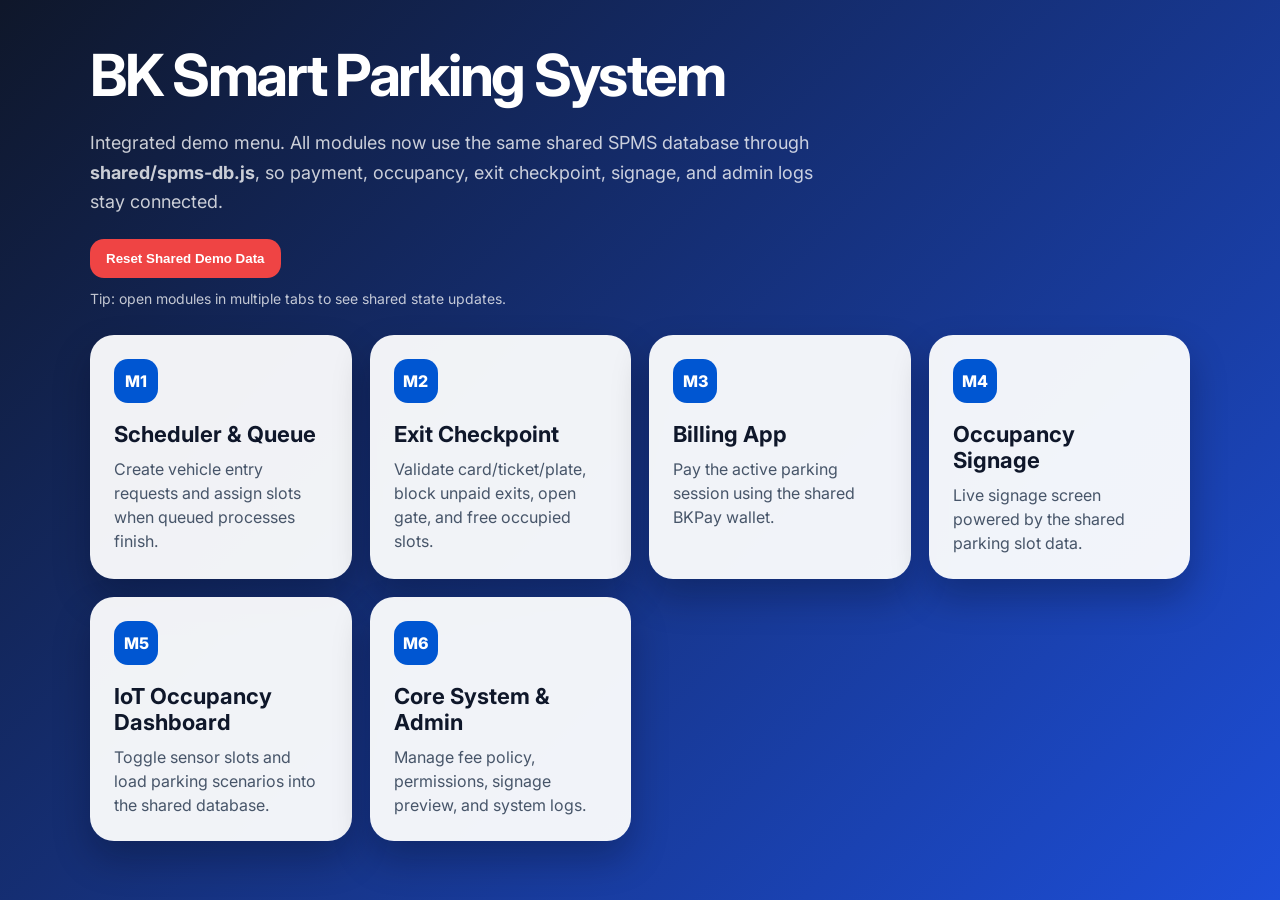
==== index.html @ 09073d10 "test integration" ====
<!DOCTYPE html>
<html lang="en">
<head>
    <meta charset="UTF-8">
    <meta name="viewport" content="width=device-width, initial-scale=1.0">
    <title>BK Smart Parking System - Integrated Demo</title>
    <link href="https://fonts.googleapis.com/css2?family=Inter:wght@400;600;700;800&display=swap" rel="stylesheet">
    <style>
        * { box-sizing: border-box; }
        body {
            margin: 0;
            min-height: 100vh;
            font-family: Inter, system-ui, -apple-system, BlinkMacSystemFont, sans-serif;
            background: linear-gradient(135deg, #0f172a, #1d4ed8);
            color: #fff;
            padding: 40px;
        }
        .wrap { max-width: 1100px; margin: 0 auto; }
        .hero {
            margin-bottom: 28px;
        }
        .hero h1 {
            font-size: clamp(36px, 5vw, 58px);
            margin: 0 0 12px;
            letter-spacing: -0.04em;
        }
        .hero p {
            max-width: 760px;
            color: rgba(255,255,255,0.78);
            font-size: 18px;
            line-height: 1.65;
        }
        .grid {
            display: grid;
            grid-template-columns: repeat(auto-fit, minmax(250px, 1fr));
            gap: 18px;
        }
        .card {
            display: block;
            color: #0f172a;
            text-decoration: none;
            background: rgba(255,255,255,0.94);
            border-radius: 24px;
            padding: 24px;
            min-height: 180px;
            box-shadow: 0 18px 36px rgba(2,6,23,0.28);
            transition: transform .18s ease, box-shadow .18s ease;
        }
        .card:hover { transform: translateY(-4px); box-shadow: 0 24px 45px rgba(2,6,23,0.34); }
        .badge {
            display: inline-flex;
            align-items: center;
            justify-content: center;
            width: 44px;
            height: 44px;
            border-radius: 14px;
            background: #0056D2;
            color: #fff;
            font-weight: 800;
            margin-bottom: 18px;
        }
        h2 { margin: 0 0 10px; font-size: 22px; }
        .card p { margin: 0; color: #475569; line-height: 1.5; }
        .tools { margin-top: 22px; display: flex; gap: 12px; flex-wrap: wrap; }
        button {
            border: 0;
            border-radius: 14px;
            padding: 12px 16px;
            font-weight: 800;
            cursor: pointer;
        }
        .reset { background: #ef4444; color: white; }
        .note { color: rgba(255,255,255,.75); margin-top: 12px; font-size: 14px; }
    </style>
</head>
<body>
    <main class="wrap">
        <section class="hero">
            <h1>BK Smart Parking System</h1>
            <p>Integrated demo menu. All modules now use the same shared SPMS database through <strong>shared/spms-db.js</strong>, so payment, occupancy, exit checkpoint, signage, and admin logs stay connected.</p>
            <div class="tools">
                <button class="reset" id="reset-demo">Reset Shared Demo Data</button>
            </div>
            <div class="note">Tip: open modules in multiple tabs to see shared state updates.</div>
        </section>

        <section class="grid">
            <a class="card" href="Module_1/index.html"><div class="badge">M1</div><h2>Scheduler & Queue</h2><p>Create vehicle entry requests and assign slots when queued processes finish.</p></a>
            <a class="card" href="Module_2/index.html"><div class="badge">M2</div><h2>Exit Checkpoint</h2><p>Validate card/ticket/plate, block unpaid exits, open gate, and free occupied slots.</p></a>
            <a class="card" href="Module_3/index.html"><div class="badge">M3</div><h2>Billing App</h2><p>Pay the active parking session using the shared BKPay wallet.</p></a>
            <a class="card" href="Module_4/index.html"><div class="badge">M4</div><h2>Occupancy Signage</h2><p>Live signage screen powered by the shared parking slot data.</p></a>
            <a class="card" href="Module_5/index.html"><div class="badge">M5</div><h2>IoT Occupancy Dashboard</h2><p>Toggle sensor slots and load parking scenarios into the shared database.</p></a>
            <a class="card" href="Module_6/index.html"><div class="badge">M6</div><h2>Core System & Admin</h2><p>Manage fee policy, permissions, signage preview, and system logs.</p></a>
        </section>
    </main>
    <script src="shared/spms-db.js"></script>
    <script>
        document.getElementById('reset-demo').addEventListener('click', () => {
            window.SPMS.resetDb();
            alert('Shared demo data has been reset.');
        });
    </script>
</body>
</html>
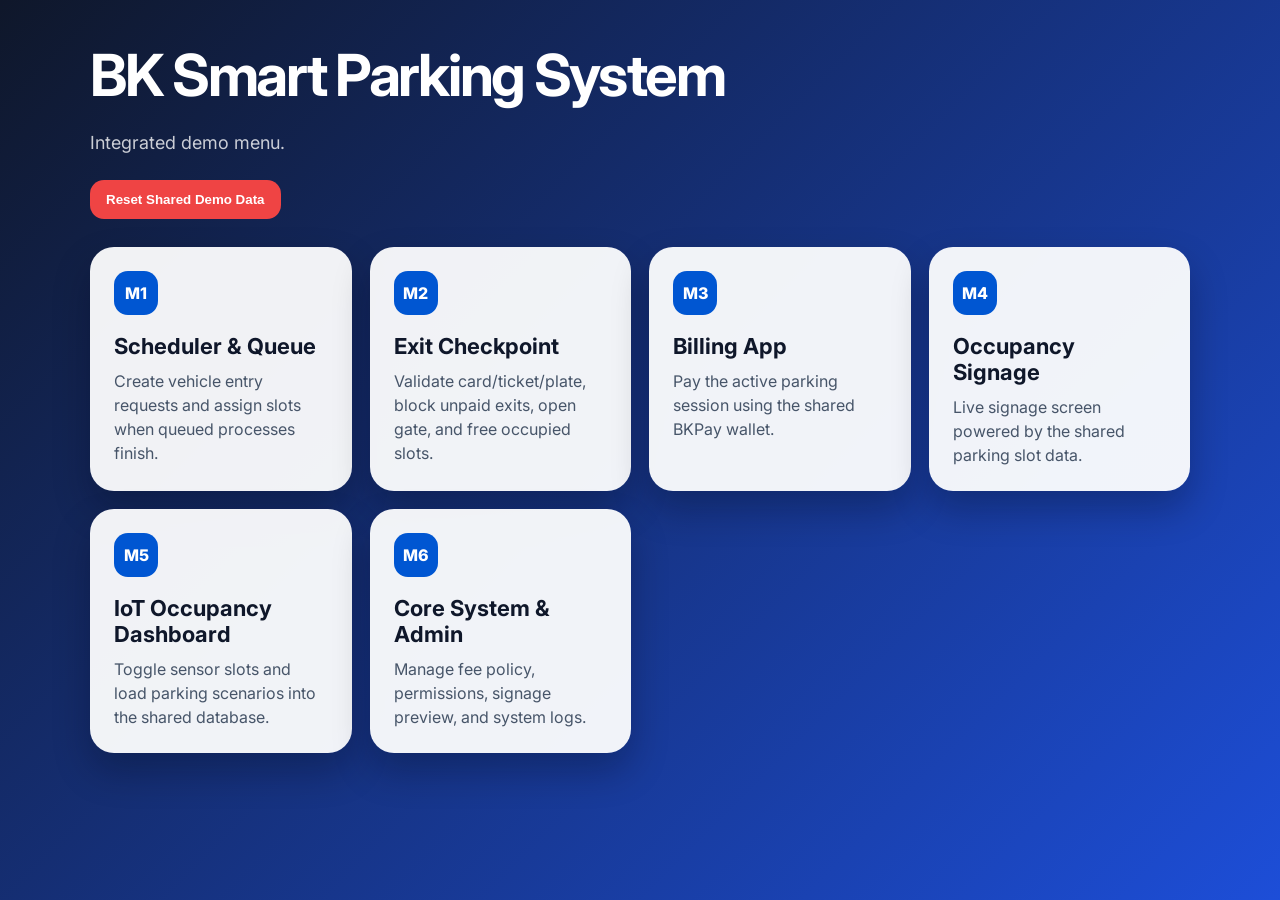
==== commit b51756a3: "text change" ====
--- a/index.html
+++ b/index.html
@@ -77,11 +77,11 @@
     <main class="wrap">
         <section class="hero">
             <h1>BK Smart Parking System</h1>
-            <p>Integrated demo menu. All modules now use the same shared SPMS database through <strong>shared/spms-db.js</strong>, so payment, occupancy, exit checkpoint, signage, and admin logs stay connected.</p>
+            <p>Integrated demo menu. 
             <div class="tools">
                 <button class="reset" id="reset-demo">Reset Shared Demo Data</button>
             </div>
-            <div class="note">Tip: open modules in multiple tabs to see shared state updates.</div>
+            <div class="note"></div>
         </section>
 
         <section class="grid">
